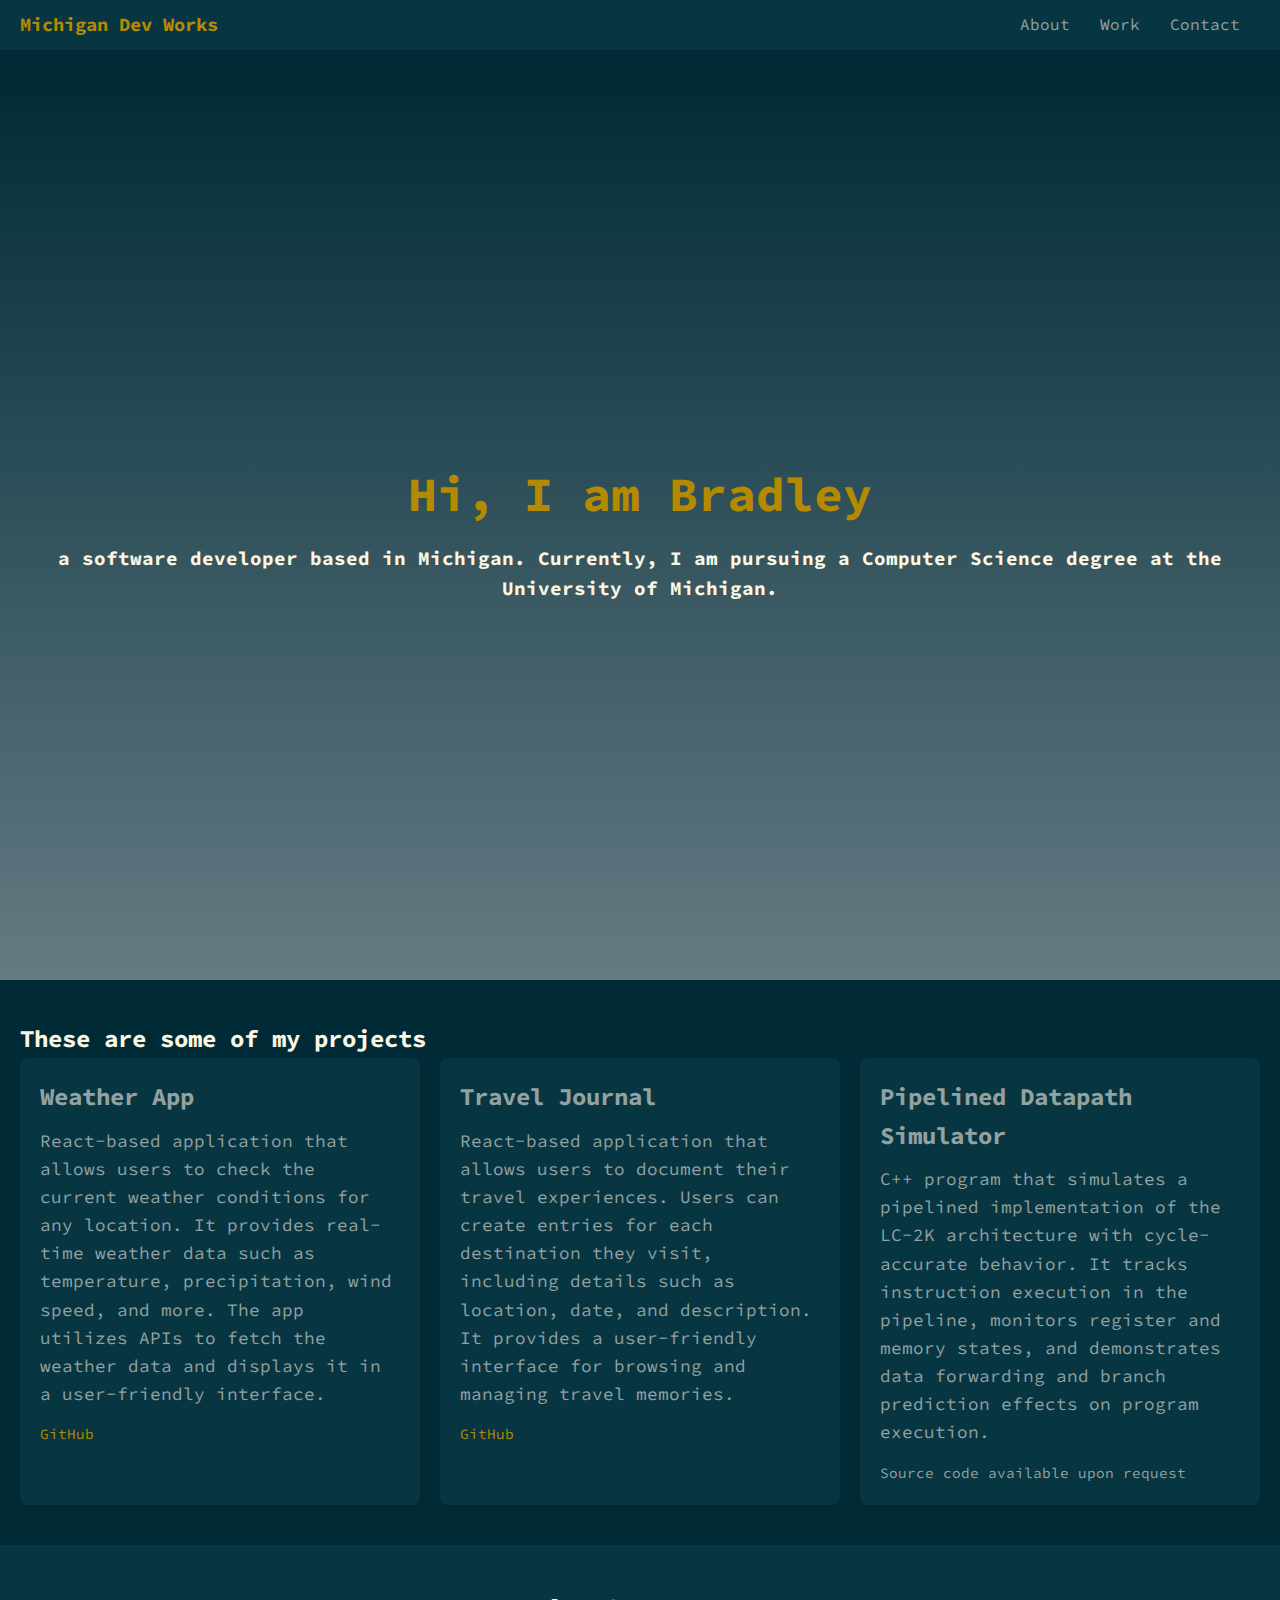
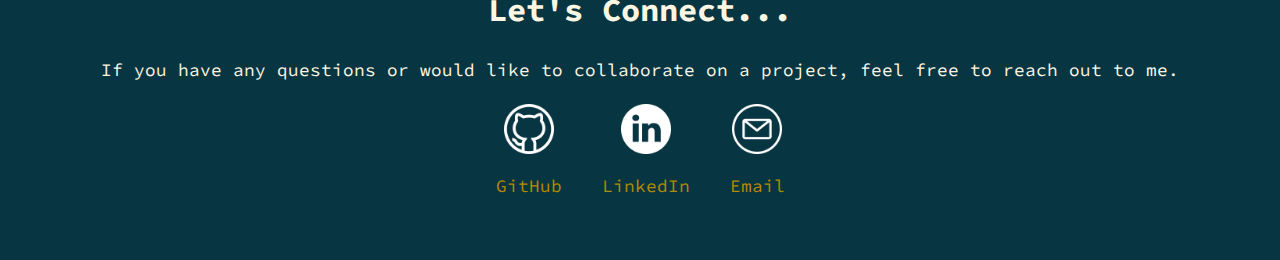
==== index.html @ c45894a2 "first commit" ====
<!DOCTYPE html>
<html lang="en">

<head>
    <meta charset="UTF-8">
    <meta name="viewport" content="width=device-width, initial-scale=1.0">
    <link rel="stylesheet" href="styles.css">
    <link rel="preconnect" href="https://fonts.googleapis.com">
    <link rel="preconnect" href="https://fonts.gstatic.com" crossorigin>
    <link href="https://fonts.googleapis.com/css2?family=Source+Code+Pro:ital,wght@0,200..900;1,200..900&display=swap"
        rel="stylesheet">
    <title>MI Dev Works</title>
</head>
<div class="container">

    <body>
        <header id="header">
            <h3 id="header-title">Michigan Dev Works</h3>
            <nav id="nav-bar">
                <ul>
                    <li><a href="#about" class="nav-link">About</a></li>
                    <li><a href="#work" class="nav-link">Work</a></li>
                    <li><a href="#contact" class="nav-link">Contact</a></li>
                </ul>
            </nav>
        </header>
        <main>
            <section id="about">
                <h1>Hi, I am Bradley</h1>
                <p>a software developer based in Michigan. Currently, I am pursuing a Computer Science degree at the
                    University of Michigan.</p>
            </section>
            <section id="work">
                <h2>These are some of my projects</h2>
                <div id="work-container">
                    <div class="card">
                        <h3 class="card-title">Weather App</h3>
                        <p class="card-description">React-based application that allows users to check
                            the current weather conditions for any location. It provides real-time weather data such as
                            temperature, precipitation, wind speed, and more. The app utilizes APIs to fetch the weather
                            data and displays it in a user-friendly interface.</p>
                        <p class="card-availability">
                            <a href="https://github.com/bjclifton/weather-app" target="_blank">GitHub</a>
                        </p>
                    </div>
                    <div class="card">
                        <h3 class="card-title">Travel Journal</h3>
                        <p class="card-description">React-based application that allows users
                            to document their travel experiences. Users can create entries for each destination they
                            visit,
                            including details such as location, date, and description. It provides a user-friendly
                            interface
                            for browsing and managing travel memories.</p>
                        <p class="card-availability">
                            <a href="https://github.com/bjclifton/travel-journal" target="_blank">GitHub</a>
                        </p>
                    </div>
                    <div class="card">
                        <h3 class="card-title">Pipelined Datapath Simulator</h3>
                        <p class="card-description">C++ program that simulates a pipelined implementation of the LC-2K
                            architecture with cycle-accurate behavior. It tracks instruction execution in the pipeline,
                            monitors register and memory states, and demonstrates data forwarding and branch prediction
                            effects on program execution.</p>
                        <p class="card-availability">Source code available upon request</p>
                    </div>
                </div>
            </section>
            <section id="contact">
                <h2>Let's Connect...</h2>
                <p>If you have any questions or would like to collaborate on a project, feel free to reach out to me.
                </p>
                <div id="contact-info-container">
                    <div class="contact-info">
                        <img src="github.png" alt="GitHub Logo">
                        <p><a href="https://github.com/bjclifton">GitHub</a></p>
                    </div>
                    <div class="contact-info">
                        <img src="linkedin.png" alt="LinkedIn Logo">
                        <p><a href="https://www.linkedin.com/in/bclifto/">LinkedIn</a></p>
                    </div>
                    <div class="contact-info">
                        <img src="email.png" alt="Email Logo">
                        <p><a href="mailto:your-email@example.com">Email</a></p>
                    </div>
            </section>
        </main>
    </body>
</div>

</html>
---- styles.css ----
/* Reset default margin and padding */
* {
    margin: 0;
    padding: 0;
    box-sizing: border-box;
}

/* Body styles for dark theme */
body {
    font-family: "Source Code Pro", Arial, sans-serif;
    background-color: #002b36;
    /* Solarized dark background */
    color: #93a1a1;
    /* Solarized light text */
    line-height: 1.6;
    margin: 0;
    padding: 0;
}

/* Header styles */
header {
    background-color: #073642;
    /* Solarized dark header background */
    padding: 10px 20px;
    position: fixed;
    width: 100%;
    z-index: 1000;
    display: flex;
    justify-content: space-between;
    align-items: center;
}

#header-title {
    color: #b58900;
    /* Solarized yellow header title color */
    margin: 0;
}

#nav-bar {
    display: flex;
}

#nav-bar ul {
    list-style-type: none;
    margin: 0;
    padding: 0;
    display: flex;
}

#nav-bar ul li {
    margin-right: 10px;
}

.nav-link {
    color: #93a1a1;
    /* Solarized light nav link color */
    text-decoration: none;
    padding: 5px 10px;
}

.nav-link:hover {
    color: #b58900;
    /* Solarized yellow hover color */
}

/* Main content */
main {
    padding-top: 80px;
    /* Adjust according to header height */
}

/* About section */
#about {
    background: linear-gradient(to bottom, #002b36 0%, #657b83 100%);
    /* Solarized dark gradient */
    color: #fdf6e3;
    /* Solarized light text */
    text-align: center;
    height: 100vh;
    display: flex;
    flex-direction: column;
    justify-content: center;
    align-items: center;
}

#about h1 {
    font-size: 3em;
    margin-bottom: 10px;
    color: #b58900;
}

#about p {
    font-size: 1.2em;
    font-weight: bold;
}

/* Work section */
#work {
    background-color: #002b36;
    /* Solarized dark background */
    color: #fdf6e3;
    /* Solarized light text */
    padding: 40px 20px;
}

#work-container {
    display: grid;
    grid-template-columns: repeat(auto-fit, minmax(300px, 1fr));
    gap: 20px;
}

.card {
    background-color: #073642;
    /* Solarized dark card background */
    color: #93a1a1;
    /* Solarized light card text */
    padding: 20px;
    border-radius: 8px;
    box-shadow: 0 4px 8px rgba(0, 0, 0, 0.1);
}

.card-title {
    font-size: 1.5em;
    margin-bottom: 10px;
}

.card-description {
    font-size: 1.1em;
    margin-bottom: 15px;
}

.card-availability {
    font-size: 0.9em;
}

.card-availability a {
    color: #b58900;
    /* Solarized yellow link color */
    text-decoration: none;
}

.card-availability a:hover {
    text-decoration: underline;
}

/* Contact section */
#contact {
    background-color: #073642;
    /* Solarized dark background */
    color: #fdf6e3;
    /* Solarized light text */
    padding: 40px 20px;
}

#contact h2 {
    font-size: 2em;
    text-align: center;
    margin-bottom: 20px;
}

#contact p {
    font-size: 1.1em;
    text-align: center;
    margin-bottom: 20px;
}

#contact-info-container {
    display: flex;
    justify-content: center;
}

.contact-info {
    text-align: center;
    margin: 0 20px;
}

.contact-info img {
    width: 50px;
    height: 50px;
    margin-bottom: 10px;
    filter: invert(1);
    /* Invert the color */
}

.contact-info p {
    font-size: 1.1em;
}

.contact-info a {
    color: #b58900;
    /* Solarized yellow link color */
    text-decoration: none;
}

.contact-info a:hover {
    text-decoration: underline;
}

/* Media query for mobile responsiveness */
@media (max-width: 768px) {
    header {
        flex-direction: column;
        align-items: center;
    }

    #nav-bar {
        margin-top: 10px;
    }

    main {
        padding-top: 60px;
    }

    #about h1 {
        font-size: 2.5em;
    }

    #about p {
        font-size: 1em;
    }

    .card {
        padding: 15px;
    }
}
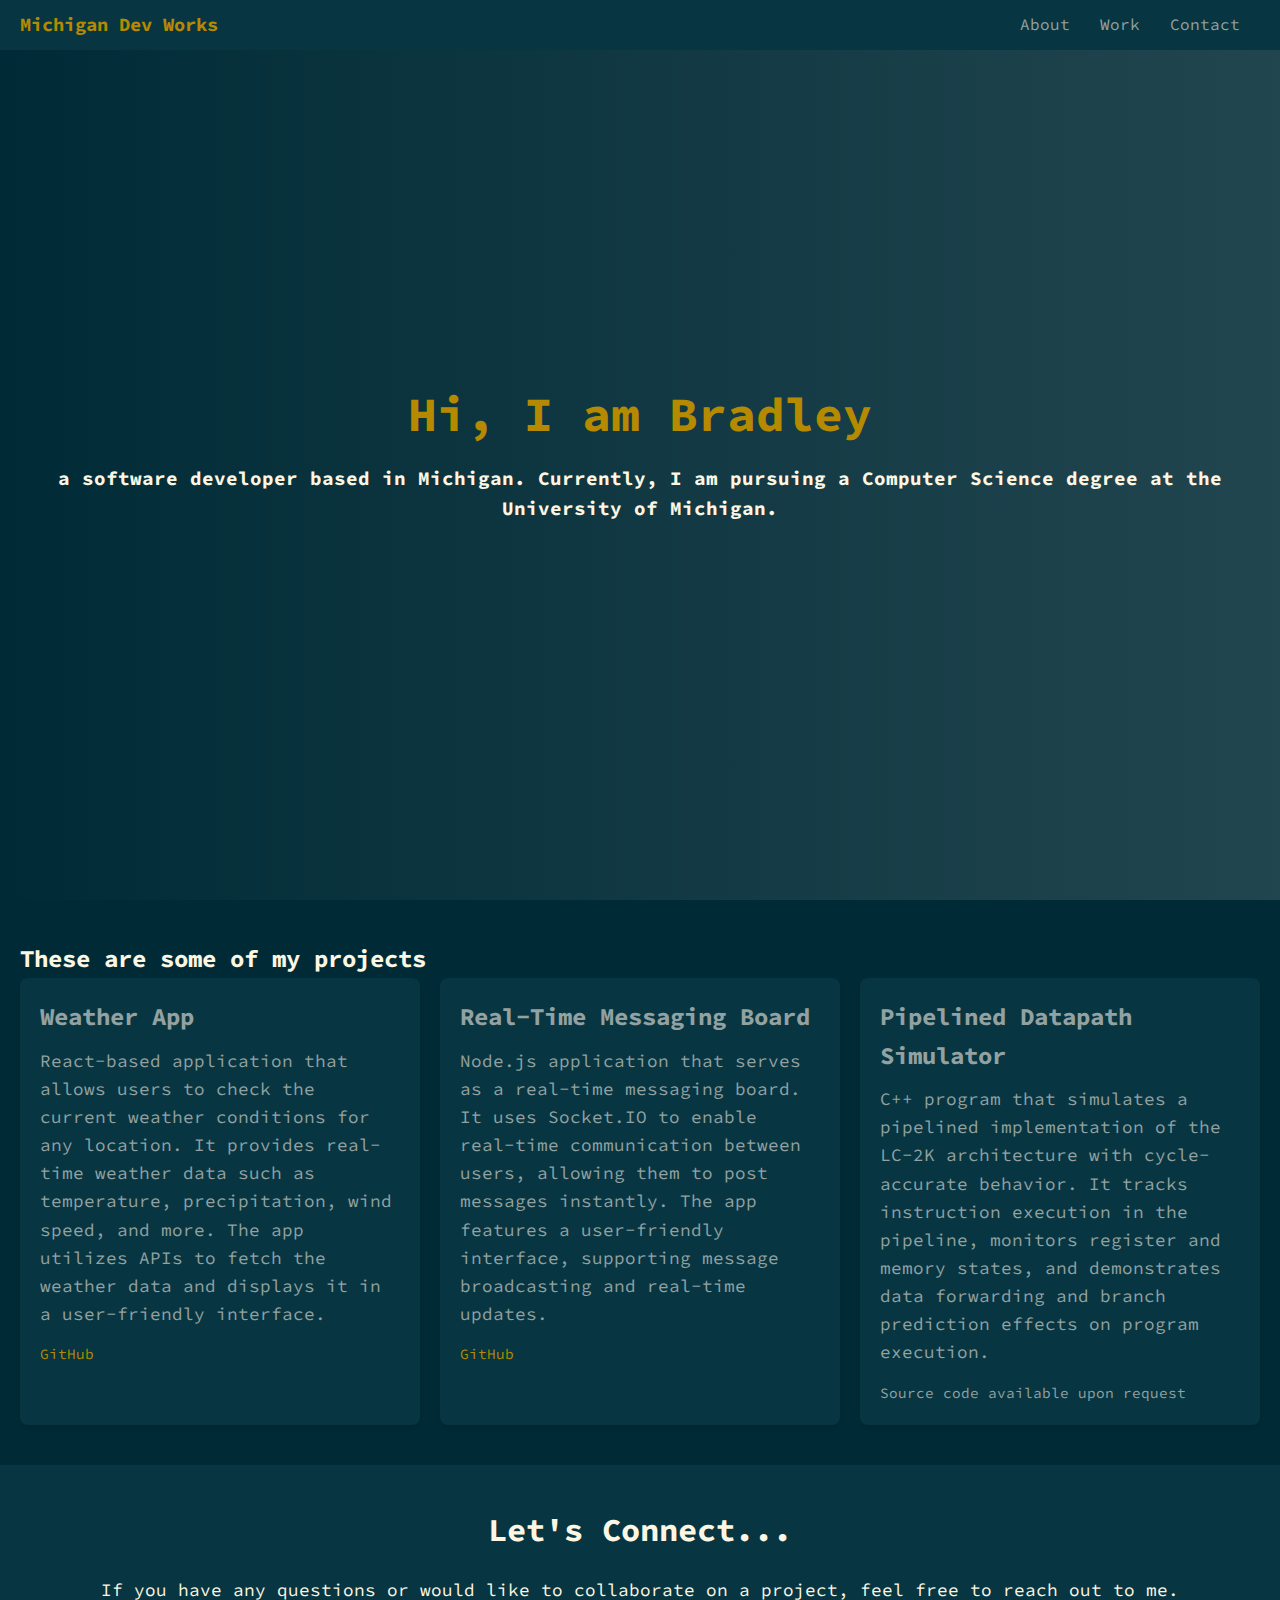
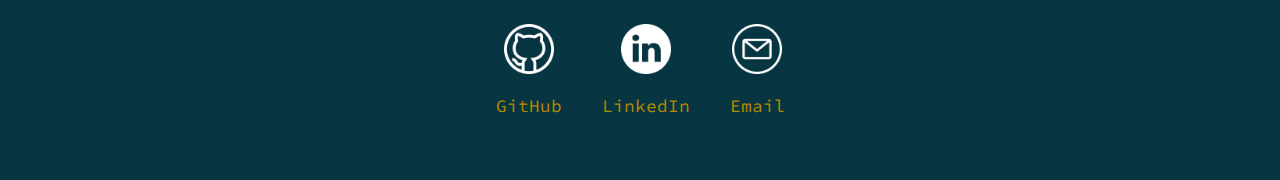
==== commit 7c73076c: "Update projects" ====
--- a/index.html
+++ b/index.html
@@ -44,17 +44,13 @@
                         </p>
                     </div>
                     <div class="card">
-                        <h3 class="card-title">Travel Journal</h3>
-                        <p class="card-description">React-based application that allows users
-                            to document their travel experiences. Users can create entries for each destination they
-                            visit,
-                            including details such as location, date, and description. It provides a user-friendly
-                            interface
-                            for browsing and managing travel memories.</p>
-                        <p class="card-availability">
-                            <a href="https://github.com/bjclifton/travel-journal" target="_blank">GitHub</a>
-                        </p>
-                    </div>
+                      <h3 class="card-title">Real-Time Messaging Board</h3>
+                      <p class="card-description">Node.js application that serves as a real-time messaging board. It uses Socket.IO to enable real-time communication between users, allowing them to post messages instantly. The app features a user-friendly interface, supporting message broadcasting and real-time updates.
+                      </p>
+                      <p class="card-availability">
+                          <a href="https://github.com/bjclifton/message-board" target="_blank">GitHub</a>
+                      </p>
+                  </div>
                     <div class="card">
                         <h3 class="card-title">Pipelined Datapath Simulator</h3>
                         <p class="card-description">C++ program that simulates a pipelined implementation of the LC-2K
@@ -87,4 +83,5 @@
     </body>
 </div>
 
-</html>+</html>
+
--- a/styles.css
+++ b/styles.css
@@ -1,225 +1,273 @@
 /* Reset default margin and padding */
 * {
-    margin: 0;
-    padding: 0;
-    box-sizing: border-box;
+  margin: 0;
+  padding: 0;
+  box-sizing: border-box;
 }
 
 /* Body styles for dark theme */
 body {
-    font-family: "Source Code Pro", Arial, sans-serif;
-    background-color: #002b36;
-    /* Solarized dark background */
-    color: #93a1a1;
-    /* Solarized light text */
-    line-height: 1.6;
-    margin: 0;
-    padding: 0;
+  font-family: "Source Code Pro", Arial, sans-serif;
+  background-color: #002b36;
+  /* Solarized dark background */
+  color: #93a1a1;
+  /* Solarized light text */
+  line-height: 1.6;
+  margin: 0;
+  padding: 0;
 }
 
 /* Header styles */
 header {
-    background-color: #073642;
-    /* Solarized dark header background */
-    padding: 10px 20px;
-    position: fixed;
-    width: 100%;
-    z-index: 1000;
-    display: flex;
-    justify-content: space-between;
-    align-items: center;
+  background-color: #073642;
+  /* Solarized dark header background */
+  padding: 10px 20px;
+  position: fixed;
+  width: 100%;
+  z-index: 1000;
+  display: flex;
+  justify-content: space-between;
+  align-items: center;
 }
 
 #header-title {
-    color: #b58900;
-    /* Solarized yellow header title color */
-    margin: 0;
+  color: #b58900;
+  /* Solarized yellow header title color */
+  margin: 0;
 }
 
 #nav-bar {
-    display: flex;
+  display: flex;
 }
 
 #nav-bar ul {
-    list-style-type: none;
-    margin: 0;
-    padding: 0;
-    display: flex;
+  list-style-type: none;
+  margin: 0;
+  padding: 0;
+  display: flex;
 }
 
 #nav-bar ul li {
-    margin-right: 10px;
+  margin-right: 10px;
 }
 
 .nav-link {
-    color: #93a1a1;
-    /* Solarized light nav link color */
-    text-decoration: none;
-    padding: 5px 10px;
+  color: #93a1a1;
+  /* Solarized light nav link color */
+  text-decoration: none;
+  padding: 5px 10px;
 }
 
 .nav-link:hover {
-    color: #b58900;
-    /* Solarized yellow hover color */
+  color: #b58900;
+  /* Solarized yellow hover color */
 }
 
 /* Main content */
 main {
-    padding-top: 80px;
-    /* Adjust according to header height */
+  padding-top: auto;
+  /* Adjust according to header height */
 }
 
 /* About section */
 #about {
-    background: linear-gradient(to bottom, #002b36 0%, #657b83 100%);
-    /* Solarized dark gradient */
-    color: #fdf6e3;
-    /* Solarized light text */
-    text-align: center;
-    height: 100vh;
-    display: flex;
-    flex-direction: column;
-    justify-content: center;
-    align-items: center;
+  background: linear-gradient(270deg, #002b36, #657b83, #002b36);
+  background-size: 600% 600%;
+  color: #fdf6e3;
+  /* Solarized light text */
+  text-align: center;
+  height: 100vh;
+  display: flex;
+  flex-direction: column;
+  justify-content: center;
+  align-items: center;
+  animation: GradientBackground 10s ease infinite;
 }
 
 #about h1 {
-    font-size: 3em;
-    margin-bottom: 10px;
-    color: #b58900;
+  font-size: 3em;
+  margin-bottom: 10px;
+  color: #b58900;
+  animation: slideInFromLeft 2s ease-in-out;
 }
 
 #about p {
-    font-size: 1.2em;
-    font-weight: bold;
+  font-size: 1.2em;
+  font-weight: bold;
+  animation: slideInFromRight 2s ease-in-out;
 }
 
 /* Work section */
 #work {
-    background-color: #002b36;
-    /* Solarized dark background */
-    color: #fdf6e3;
-    /* Solarized light text */
-    padding: 40px 20px;
+  background-color: #002b36;
+  /* Solarized dark background */
+  color: #fdf6e3;
+  /* Solarized light text */
+  padding: 40px 20px;
 }
 
 #work-container {
-    display: grid;
-    grid-template-columns: repeat(auto-fit, minmax(300px, 1fr));
-    gap: 20px;
+  display: grid;
+  grid-template-columns: repeat(auto-fit, minmax(300px, 1fr));
+  gap: 20px;
 }
 
 .card {
-    background-color: #073642;
-    /* Solarized dark card background */
-    color: #93a1a1;
-    /* Solarized light card text */
-    padding: 20px;
-    border-radius: 8px;
-    box-shadow: 0 4px 8px rgba(0, 0, 0, 0.1);
+  background-color: #073642;
+  /* Solarized dark card background */
+  color: #93a1a1;
+  /* Solarized light card text */
+  padding: 20px;
+  border-radius: 8px;
+  box-shadow: 0 4px 8px rgba(0, 0, 0, 0.1);
 }
 
 .card-title {
-    font-size: 1.5em;
-    margin-bottom: 10px;
+  font-size: 1.5em;
+  margin-bottom: 10px;
 }
 
 .card-description {
-    font-size: 1.1em;
-    margin-bottom: 15px;
+  font-size: 1.1em;
+  margin-bottom: 15px;
 }
 
 .card-availability {
-    font-size: 0.9em;
+  font-size: 0.9em;
 }
 
 .card-availability a {
-    color: #b58900;
-    /* Solarized yellow link color */
-    text-decoration: none;
+  color: #b58900;
+  /* Solarized yellow link color */
+  text-decoration: none;
 }
 
 .card-availability a:hover {
-    text-decoration: underline;
+  text-decoration: underline;
 }
 
 /* Contact section */
 #contact {
-    background-color: #073642;
-    /* Solarized dark background */
-    color: #fdf6e3;
-    /* Solarized light text */
-    padding: 40px 20px;
+  background-color: #073642;
+  /* Solarized dark background */
+  color: #fdf6e3;
+  /* Solarized light text */
+  padding: 40px 20px;
 }
 
 #contact h2 {
-    font-size: 2em;
-    text-align: center;
-    margin-bottom: 20px;
+  font-size: 2em;
+  text-align: center;
+  margin-bottom: 20px;
 }
 
 #contact p {
-    font-size: 1.1em;
-    text-align: center;
-    margin-bottom: 20px;
+  font-size: 1.1em;
+  text-align: center;
+  margin-bottom: 20px;
 }
 
 #contact-info-container {
-    display: flex;
-    justify-content: center;
+  display: flex;
+  justify-content: center;
 }
 
 .contact-info {
-    text-align: center;
-    margin: 0 20px;
+  text-align: center;
+  margin: 0 20px;
 }
 
 .contact-info img {
-    width: 50px;
-    height: 50px;
-    margin-bottom: 10px;
-    filter: invert(1);
-    /* Invert the color */
+  width: 50px;
+  height: 50px;
+  margin-bottom: 10px;
+  filter: invert(1);
+  /* Invert the color */
 }
 
 .contact-info p {
-    font-size: 1.1em;
+  font-size: 1.1em;
 }
 
 .contact-info a {
-    color: #b58900;
-    /* Solarized yellow link color */
-    text-decoration: none;
+  color: #b58900;
+  /* Solarized yellow link color */
+  text-decoration: none;
 }
 
 .contact-info a:hover {
-    text-decoration: underline;
+  text-decoration: underline;
 }
 
 /* Media query for mobile responsiveness */
 @media (max-width: 768px) {
-    header {
-        flex-direction: column;
-        align-items: center;
-    }
-
-    #nav-bar {
-        margin-top: 10px;
-    }
-
-    main {
-        padding-top: 60px;
-    }
-
-    #about h1 {
-        font-size: 2.5em;
-    }
-
-    #about p {
-        font-size: 1em;
-    }
-
-    .card {
-        padding: 15px;
-    }
-}+  header {
+      flex-direction: column;
+      align-items: center;
+  }
+
+  #nav-bar {
+      margin-top: 10px;
+  }
+
+  main {
+      padding-top: auto;
+  }
+
+  #about h1 {
+      font-size: 2.5em;
+  }
+
+  #about p {
+      font-size: 1em;
+  }
+
+  .card {
+      padding: 15px;
+  }
+}
+
+/* Keyframes for animations */
+@keyframes fadeIn {
+  from {
+      opacity: 0;
+  }
+  to {
+      opacity: 1;
+  }
+}
+
+@keyframes slideInFromLeft {
+  from {
+      transform: translateX(-100%);
+      opacity: 0;
+  }
+  to {
+      transform: translateX(0);
+      opacity: 1;
+  }
+}
+
+@keyframes slideInFromRight {
+  from {
+      transform: translateX(100%);
+      opacity: 0;
+  }
+  to {
+      transform: translateX(0);
+      opacity: 1;
+  }
+}
+
+@keyframes GradientBackground {
+  0% {
+      background-position: 0% 50%;
+  }
+  50% {
+      background-position: 100% 50%;
+  }
+  100% {
+      background-position: 0% 50%;
+  }
+}
+
